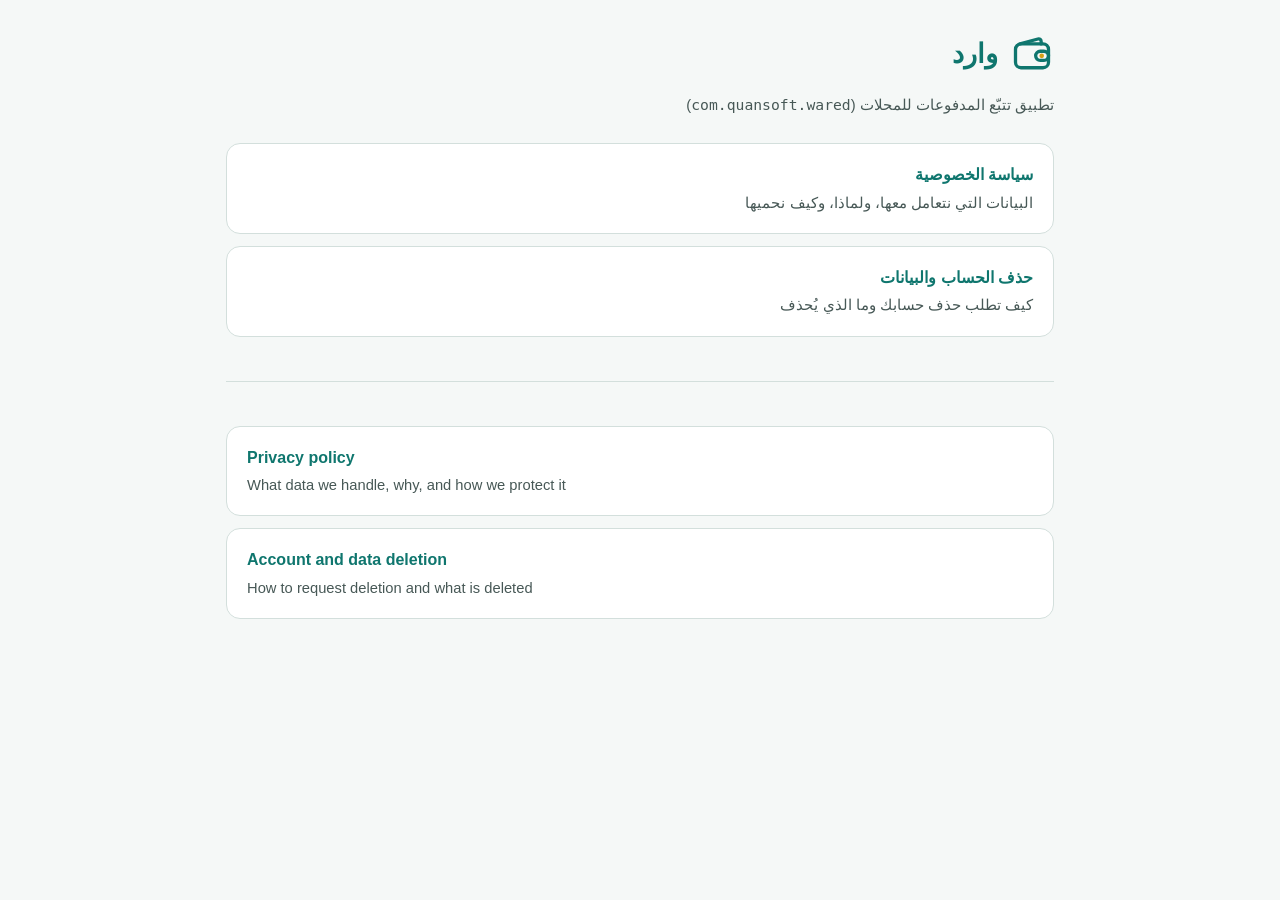
==== index.html @ bfb13475 "Wared: privacy policy and account deletion pages" ====
<!doctype html>
<html lang="ar" dir="rtl">
<head>
<meta charset="utf-8">
<meta name="viewport" content="width=device-width, initial-scale=1">
<title>وارد: السياسات</title>
<link rel="icon" href="assets/wallet.svg" type="image/svg+xml">
<link rel="stylesheet" href="assets/legal.css">
</head>
<body>
<main>
<header class="brand"><img src="assets/wallet.svg" alt=""><h1>وارد</h1></header>
<p class="muted">تطبيق تتبّع المدفوعات للمحلات (<code>com.quansoft.wared</code>)</p>
<nav class="links">
  <a href="privacy/">سياسة الخصوصية<span>البيانات التي نتعامل معها، ولماذا، وكيف نحميها</span></a>
  <a href="delete/">حذف الحساب والبيانات<span>كيف تطلب حذف حسابك وما الذي يُحذف</span></a>
</nav>
<hr>
<div class="en">
<nav class="links">
  <a href="privacy/">Privacy policy<span>What data we handle, why, and how we protect it</span></a>
  <a href="delete/">Account and data deletion<span>How to request deletion and what is deleted</span></a>
</nav>
</div>
</main>
</body>
</html>
---- assets/legal.css ----
/* «وارد» legal pages: the app's palette, light and dark. */
:root {
  --teal: #0F766E; --gold: #D4A017; --ink: #101B1A; --muted: #475856; --bg: #F5F8F7;
  --card: #FFFFFF; --line: #D3DFDC; --note: #FBEFC4; --on-note: #3D2E00;
}
@media (prefers-color-scheme: dark) {
  :root {
    --teal: #2DD4BF; --gold: #F2C94C; --ink: #E6F0EE; --muted: #A3B6B3; --bg: #0A1312;
    --card: #111D1C; --line: #2A3D3B; --note: #4D3A00; --on-note: #FBEFC4;
  }
}
* { box-sizing: border-box; }
body { margin: 0; background: var(--bg); color: var(--ink); font: 16px/1.85 "Segoe UI", Tahoma, Arial, sans-serif; }
main { max-width: 860px; margin: 0 auto; padding: 32px 16px 56px; }
header.brand { display: flex; align-items: center; gap: 12px; margin-bottom: 8px; }
header.brand img { width: 44px; height: 44px; }
h1 { color: var(--teal); font-size: 1.7rem; margin: 0; line-height: 1.3; }
h2 { color: var(--teal); font-size: 1.15rem; margin: 26px 0 8px; }
section { background: var(--card); border: 1px solid var(--line); border-radius: 16px; padding: 6px 22px 18px; margin-top: 18px; }
a { color: var(--teal); font-weight: 600; }
ul, ol { padding-inline-start: 22px; }
.meta, .muted { color: var(--muted); font-size: .92rem; }
.note { background: var(--note); color: var(--on-note); border-inline-start: 4px solid var(--gold); padding: 12px 16px; border-radius: 10px; }
.links { display: grid; gap: 12px; margin-top: 24px; }
.links a { display: block; background: var(--card); border: 1px solid var(--line); border-radius: 14px; padding: 16px 20px; text-decoration: none; }
.links span { display: block; color: var(--muted); font-weight: 400; font-size: .92rem; }
hr { border: 0; border-top: 1px solid var(--line); margin: 44px 0; }
.en { direction: ltr; text-align: left; }
code { direction: ltr; unicode-bidi: isolate; }
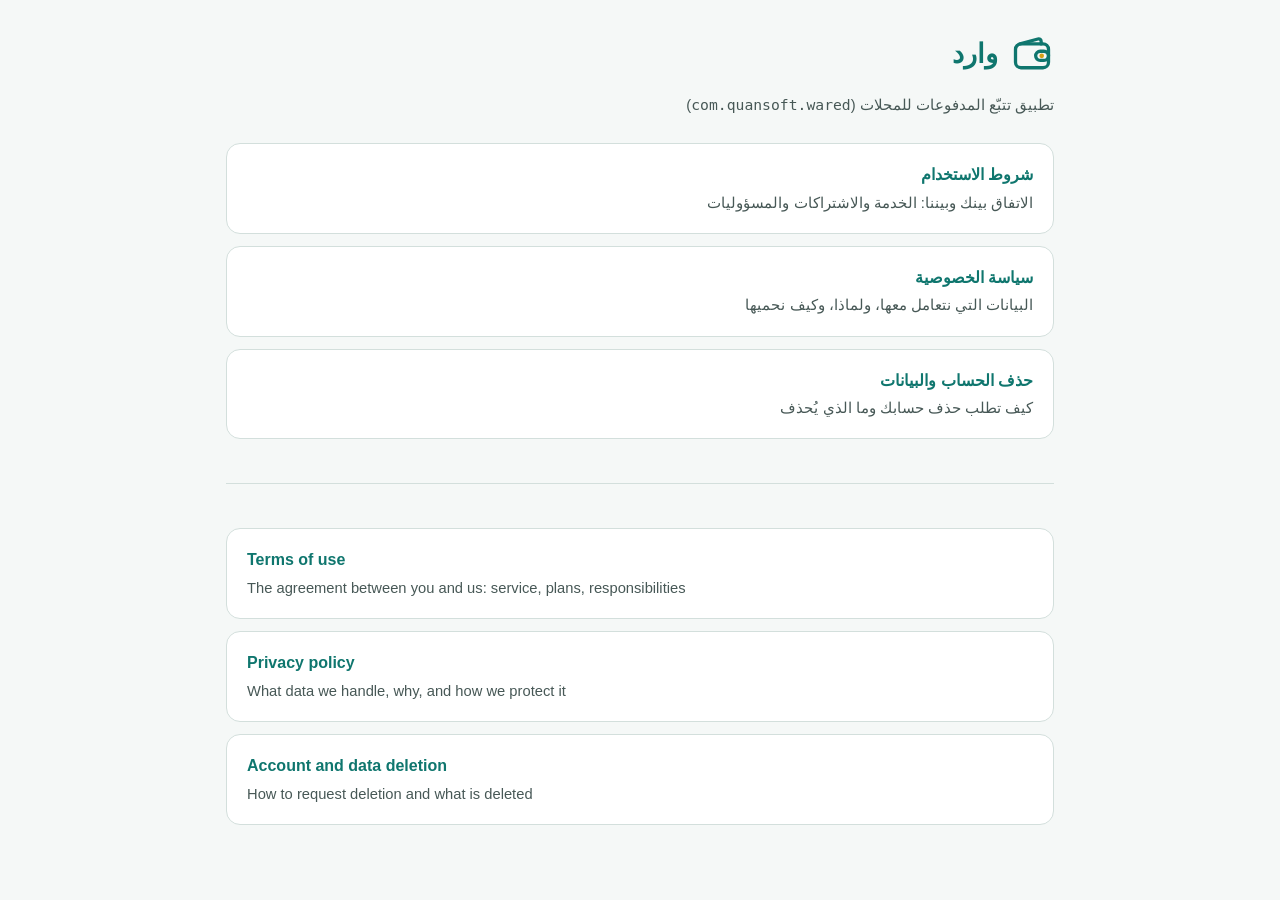
==== commit d9498af5: "Terms of use (version 2026-10-12)" ====
--- a/index.html
+++ b/index.html
@@ -12,12 +12,14 @@
 <header class="brand"><img src="assets/wallet.svg" alt=""><h1>وارد</h1></header>
 <p class="muted">تطبيق تتبّع المدفوعات للمحلات (<code>com.quansoft.wared</code>)</p>
 <nav class="links">
+  <a href="terms/">شروط الاستخدام<span>الاتفاق بينك وبيننا: الخدمة والاشتراكات والمسؤوليات</span></a>
   <a href="privacy/">سياسة الخصوصية<span>البيانات التي نتعامل معها، ولماذا، وكيف نحميها</span></a>
   <a href="delete/">حذف الحساب والبيانات<span>كيف تطلب حذف حسابك وما الذي يُحذف</span></a>
 </nav>
 <hr>
 <div class="en">
 <nav class="links">
+  <a href="terms/">Terms of use<span>The agreement between you and us: service, plans, responsibilities</span></a>
   <a href="privacy/">Privacy policy<span>What data we handle, why, and how we protect it</span></a>
   <a href="delete/">Account and data deletion<span>How to request deletion and what is deleted</span></a>
 </nav>
